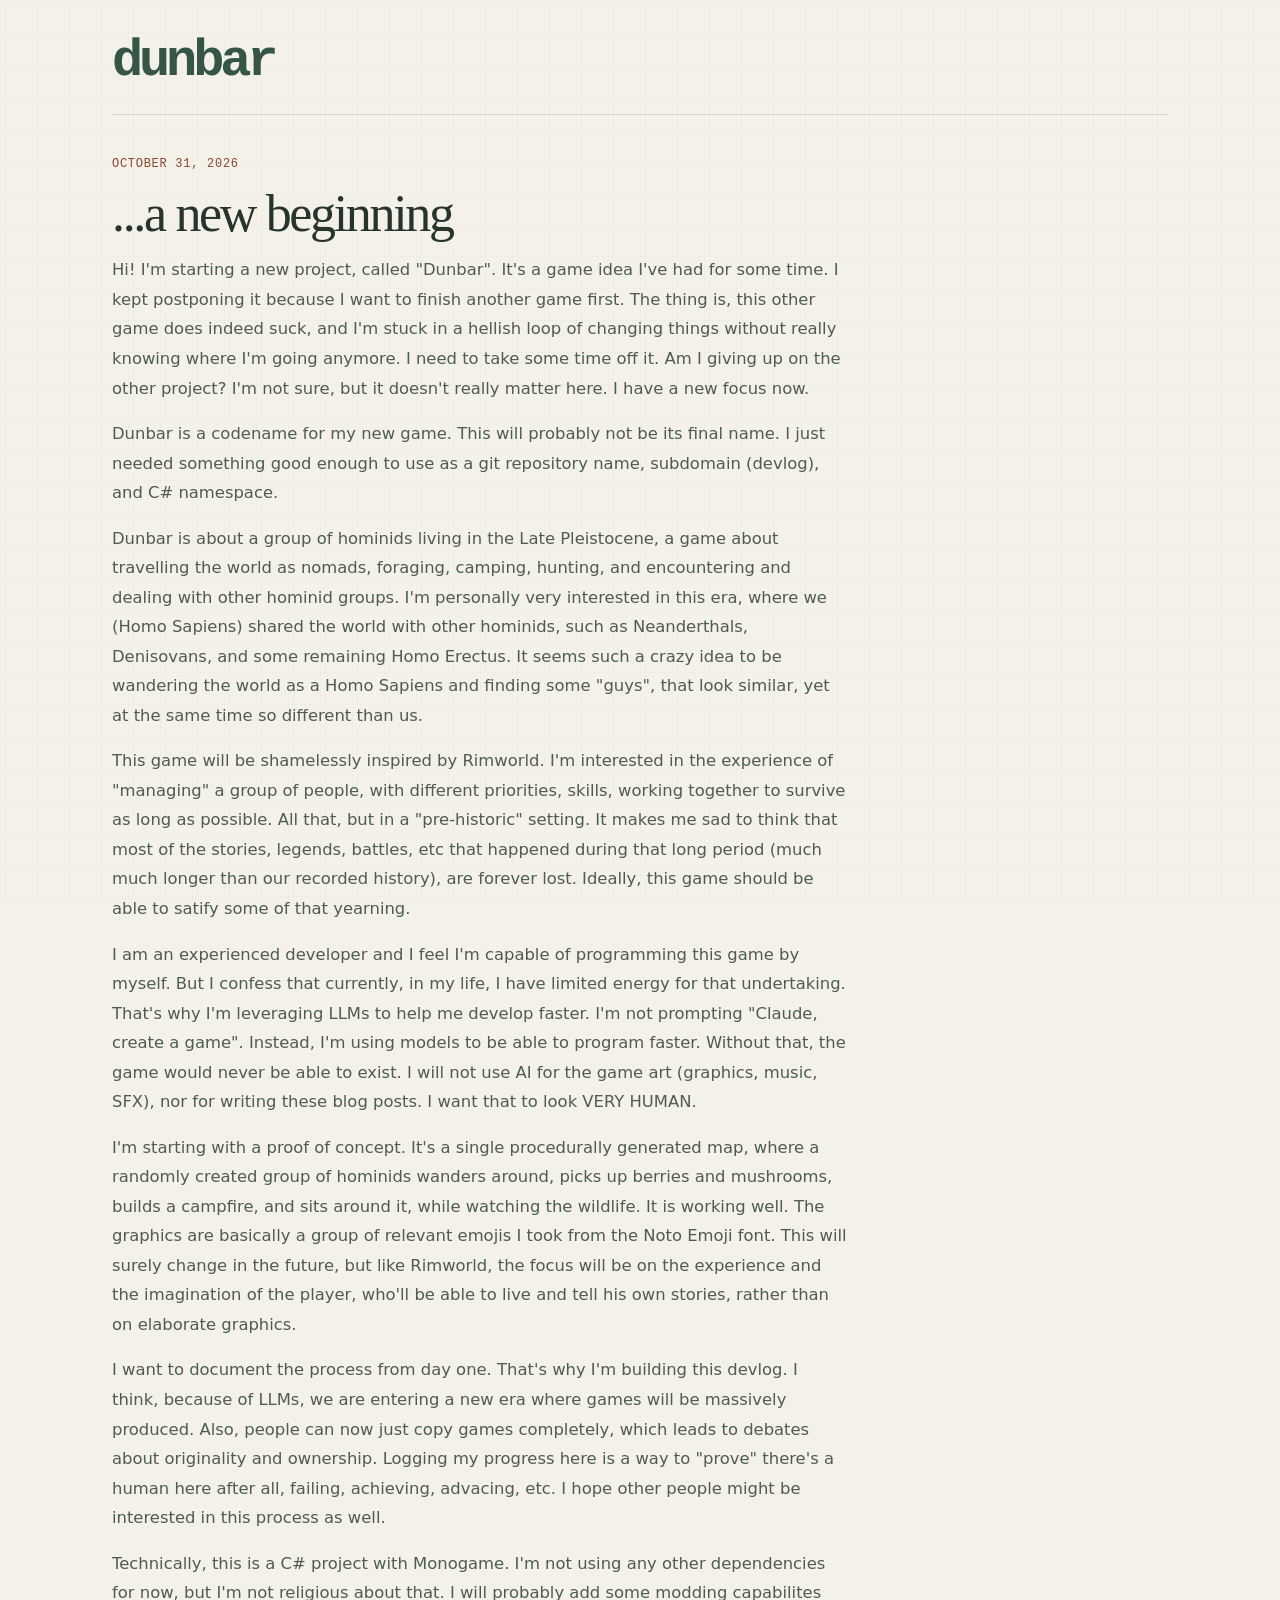
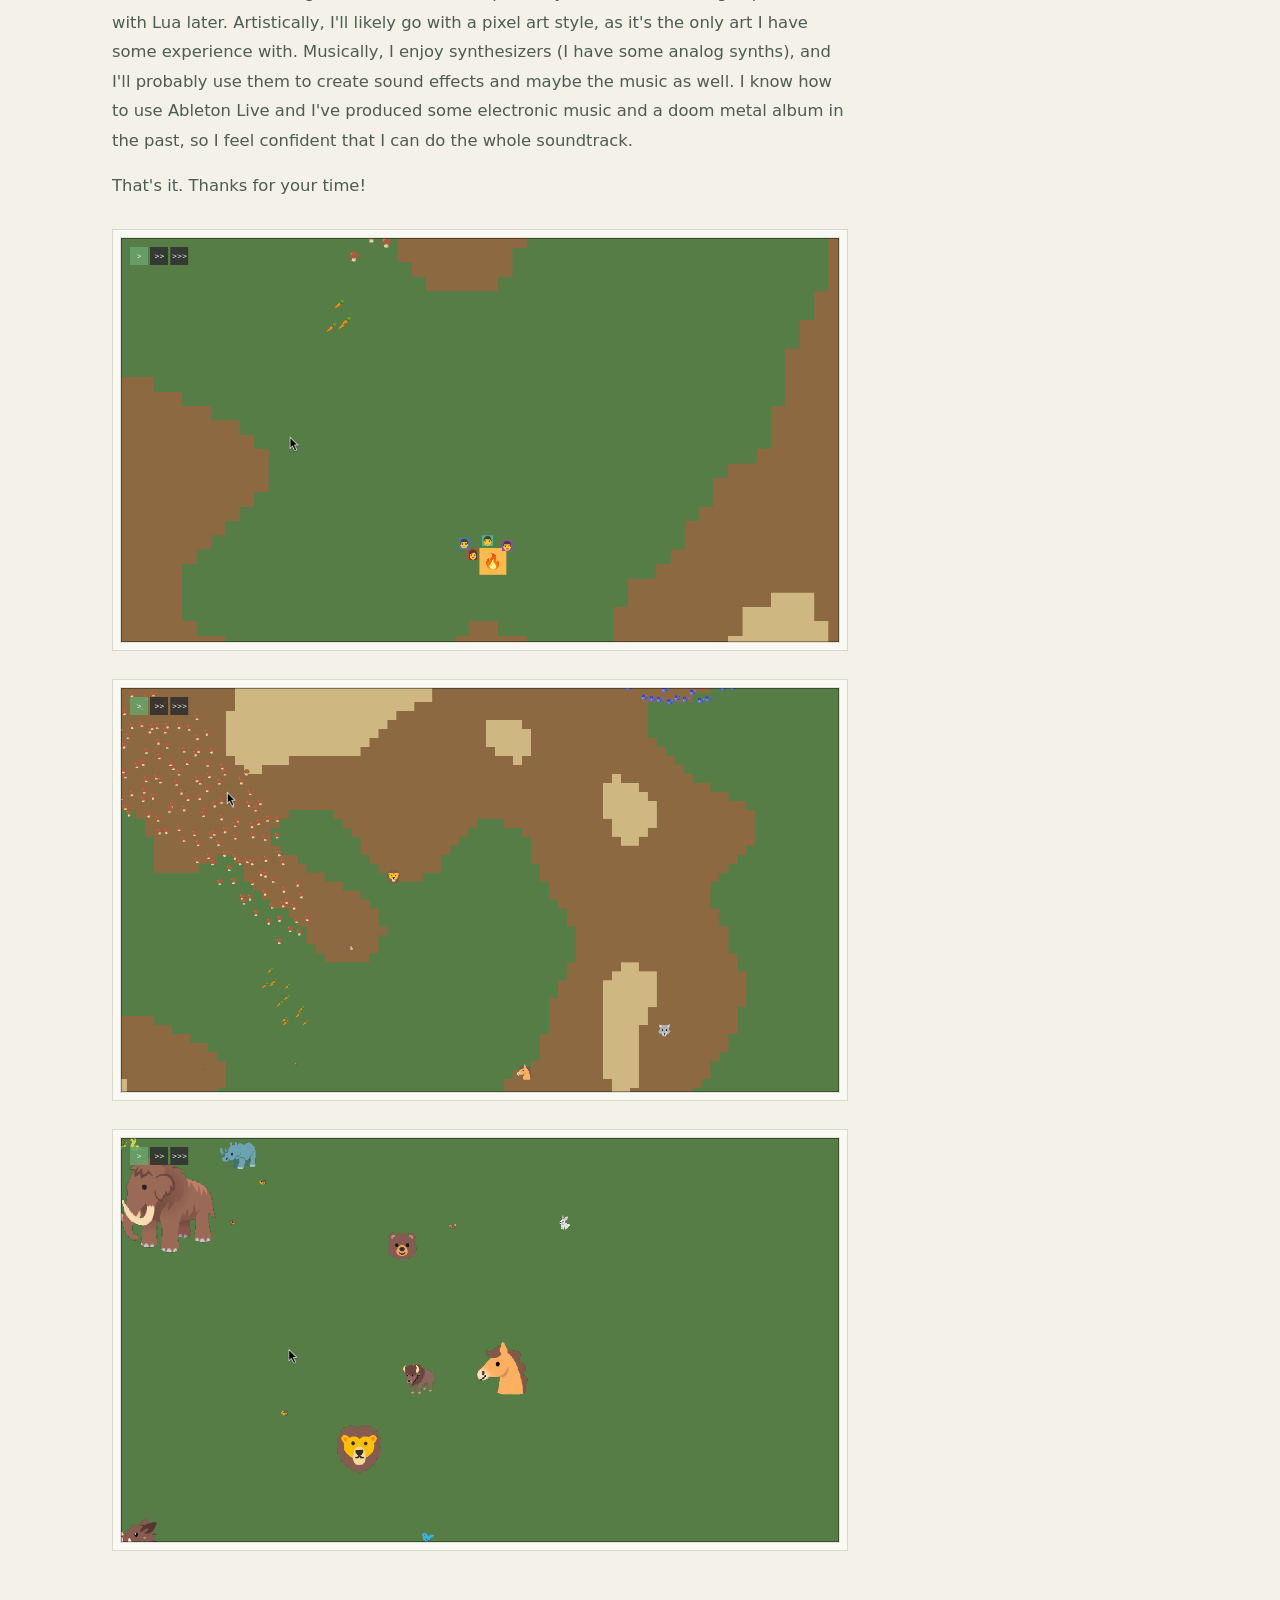
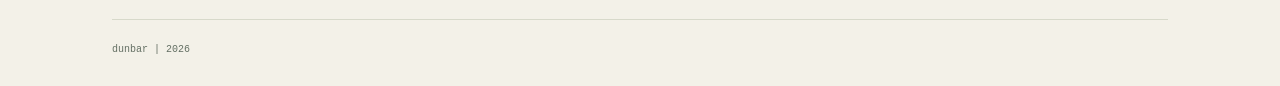
==== 2026-10-31/index.html @ 231afe46 "Initial commit Co-authored-by: Copilot <223556219+Copilot@users.noreply.github.com>" ====
<!doctype html>
<html lang="en">
    <head>
        <meta charset="utf-8" />
        <meta http-equiv="X-UA-Compatible" content="IE=edge" />
        <meta name="viewport" content="width=device-width, initial-scale=1" />
        <meta
            name="description"
            content="dunbar devlog"
        />
        <meta name="author" content="m1cz" />

        <title>...a new beginning | dunbar devlog</title>

        <link rel="icon" href="/favicon.ico" />

        <link rel="stylesheet" href="../reset.css" />
        <link rel="stylesheet" href="../theme.css" />
        <script src="../components/site-header.js" defer></script>
        <script src="../components/site-footer.js" defer></script>
    </head>

    <body>
        <site-header title="dunbar"></site-header>

        <main class="container" role="main">
            <p class="post-meta">
                <time datetime="2026-10-31">October 31, 2026</time>
            </p>

            <h2>...a new beginning</h2>

            <section>
                <p>
                    Hi! I'm starting a new project, called "Dunbar".
                    It's a game idea I've had for some time. I kept postponing it because I want to 
                    finish another game first. The thing is, this other game does indeed suck, and 
                    I'm stuck in a hellish loop of changing things without really knowing where I'm
                    going anymore. I need to take some time off it. Am I giving up on the other project?
                    I'm not sure, but it doesn't really matter here. I have a new focus now.
                </p>

                <p>
                    Dunbar is a codename for my new game. This will probably not be its final name.
                    I just needed something good enough to use as a git repository name, subdomain (devlog),
                    and C# namespace.
                </p>

                <p>
                    Dunbar is about a group of hominids living in the Late Pleistocene, a game about
                    travelling the world as nomads, foraging, camping, hunting, and encountering and
                    dealing with other hominid groups. I'm personally very interested in this era,
                    where we (Homo Sapiens) shared the world with other hominids, such as Neanderthals,
                    Denisovans, and some remaining Homo Erectus. It seems such a crazy idea to be
                    wandering the world as a Homo Sapiens and finding some "guys", that look similar,
                    yet at the same time so different than us. 
                </p>

                <p>
                    This game will be shamelessly inspired by Rimworld. I'm interested in the experience
                    of "managing" a group of people, with different priorities, skills, working together
                    to survive as long as possible. All that, but in a "pre-historic" setting. It makes
                    me sad to think that most of the stories, legends, battles, etc that happened during
                    that long period (much much longer than our recorded history), are forever lost. Ideally,
                    this game should be able to satify some of that yearning.
                </p>

                <p>
                    I am an experienced developer and I feel I'm capable of programming this game by myself.
                    But I confess that currently, in my life, I have limited energy for that undertaking.
                    That's why I'm leveraging LLMs to help me develop faster. 
                    I'm not prompting "Claude, create a game". Instead, I'm using models to be able to program
                    faster. Without that, the game would never be able to exist. I will not use AI for the
                    game art (graphics, music, SFX), nor for writing these blog posts. I want that to look 
                    VERY HUMAN.
                </p>

                <p>
                    I'm starting with a proof of concept. It's a single procedurally generated map, where a
                    randomly created group of hominids wanders around, picks up berries and mushrooms, builds 
                    a campfire, and sits around it, while watching the wildlife. It is working well. The graphics are
                    basically a group of relevant emojis I took from the Noto Emoji font. This will surely change
                    in the future, but like Rimworld, the focus will be on the experience and the imagination
                    of the player, who'll be able to live and tell his own stories, rather than on elaborate graphics. 
                </p>

                <p>
                    I want to document the process from day one. That's why I'm building this devlog. I think,
                    because of LLMs, we are entering a new era where games will be massively produced. Also, people
                    can now just copy games completely, which leads to debates about originality and ownership.
                    Logging my progress here is a way to "prove" there's a human here after all, failing, achieving, 
                    advacing, etc. I hope other people might be interested in this process as well.
                </p>

                <p>
                    Technically, this is a C# project with Monogame. I'm not using any other dependencies for now,
                    but I'm not religious about that. I will probably add some modding capabilites with Lua later.
                    Artistically, I'll likely go with a pixel art style, as it's the only art I have some experience with.
                    Musically, I enjoy synthesizers (I have some analog synths), and I'll probably use them to create
                    sound effects and maybe the music as well. I know how to use Ableton Live and I've produced
                    some electronic music and a doom metal album in the past, so I feel confident that I can do the
                    whole soundtrack.
                </p>

                <p>
                    That's it. Thanks for your time!
                </p>

                <p><img src="campfire-gathering.png" alt="A small hominid group gathered around a campfire on a generated map." /></p>
                <p><img src="foraging.png" alt="A hominid forages among mushrooms and other resources." /></p>
                <p><img src="animals.png" alt="Wildlife, including a mammoth and a rhinoceros, roaming the map." /></p>
            </section>
        </main>

        <site-footer></site-footer>
    </body>
</html>
---- theme.css ----
:root {
    --bg: #f3f1e8;
    --fg: #26342b;
    --muted: #647064;
    --surface: #faf9f3;
    --line: #d7d9ca;
    --accent: #bd633e;
    --accent-dark: #8d452d;
    --forest: #355545;
}

html {
    background: var(--bg);
    color: var(--fg);
}

body {
    background:
        linear-gradient(90deg, rgb(53 85 69 / 2%) 1px, transparent 1px),
        linear-gradient(rgb(53 85 69 / 2%) 1px, transparent 1px),
        var(--bg);
    background-size: 32px 32px;
}

.container {
    width: min(100% - 3rem, 66rem);
    margin-inline: auto;
}

site-header {
    display: block;
}

site-header header {
    padding-block: 2rem 1.4rem;
    border-bottom: 1px solid var(--line);
}

site-header h1 {
    margin: 0;
    color: var(--forest);
    font-family: ui-monospace, "SFMono-Regular", Consolas, monospace;
    font-size: clamp(2.25rem, 6vw, 3.25rem);
    font-weight: 750;
    letter-spacing: -0.08em;
}

main a:hover {
    color: var(--accent-dark);
}

main.container {
    flex: 1;
    padding-block: clamp(2.5rem, 7vw, 2rem);
}

main > h2 {
    max-width: 46rem;
    margin-bottom: 0.75rem;
    color: var(--fg);
    font-family: Georgia, "Times New Roman", serif;
    font-size: clamp(2rem, 5vw, 3.25rem);
    font-weight: 500;
    letter-spacing: -0.045em;
}

.post-meta {
    max-width: 46rem;
    margin-bottom: 0.65rem;
    color: var(--accent-dark);
    font-family: ui-monospace, "SFMono-Regular", Consolas, monospace;
    font-size: 0.75rem;
    letter-spacing: 0.06em;
    text-transform: uppercase;
}

main section {
    max-width: 46rem;
}

main section p {
    color: #4f5c50;
    font-size: 1.025rem;
    line-height: 1.8;
}

main section p:has(> img) {
    margin-block: 1.75rem;
    padding: 0.45rem;
    border: 1px solid var(--line);
    background: var(--surface);
}

main section img {
    width: 100%;
    border: 1px solid rgb(38 52 43 / 12%);
}

main > a {
    display: inline-flex;
    align-items: center;
    gap: 0.8rem;
    padding: 0.85rem 1.1rem;
    border: 1px solid var(--forest);
    background: var(--forest);
    color: var(--surface);
    font-family: ui-monospace, "SFMono-Regular", Consolas, monospace;
    font-size: 0.9rem;
}

main > a::after {
    color: #e4a17b;
    content: "->";
}

main > a:hover {
    background: var(--accent-dark);
    color: var(--surface);
}

main > ul {
    max-width: 46rem;
    margin: 0;
    padding: 0;
    list-style: none;
}

main > ul li {
    border-block: 1px solid var(--line);
}

main > ul li + li {
    border-top: 0;
}

main > ul a {
    display: flex;
    justify-content: space-between;
    gap: 1rem;
    padding: 1.1rem 1rem;
    background: var(--surface);
    color: var(--forest);
    font-family: ui-monospace, "SFMono-Regular", Consolas, monospace;
}

main > ul a::after {
    color: var(--accent);
    content: "->";
}

main > ul a:hover {
    background: #e9ecdf;
}

site-footer {
    display: block;
}

site-footer footer {
    padding-block: 1.25rem 1.75rem;
    border-top: 1px solid var(--line);
    color: var(--muted);
    font-family: ui-monospace, "SFMono-Regular", Consolas, monospace;
    font-size: 0.75rem;
}

@media (max-width: 40rem) {
    .container {
        width: min(100% - 2rem, 66rem);
    }

    site-header header {
        padding-block: 1.5rem 1.1rem;
    }

    main section p {
        font-size: 1rem;
    }
}
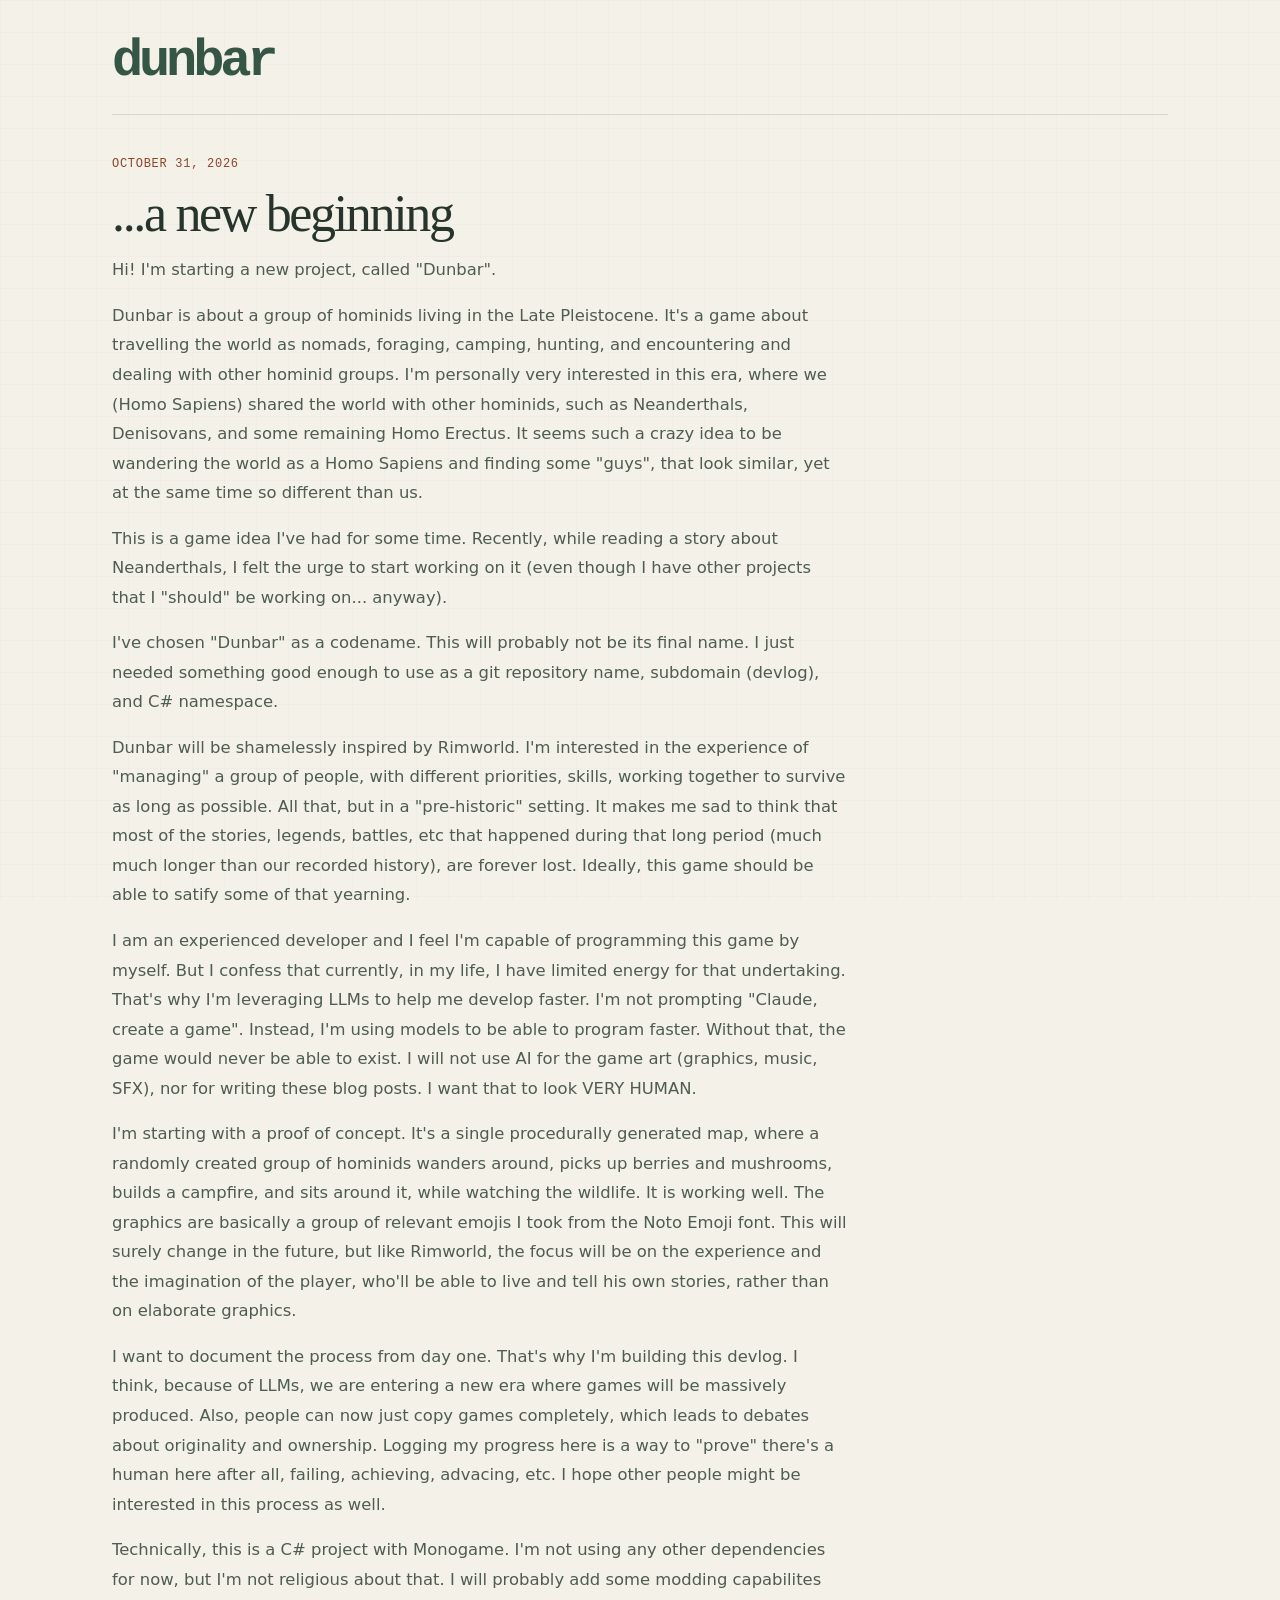
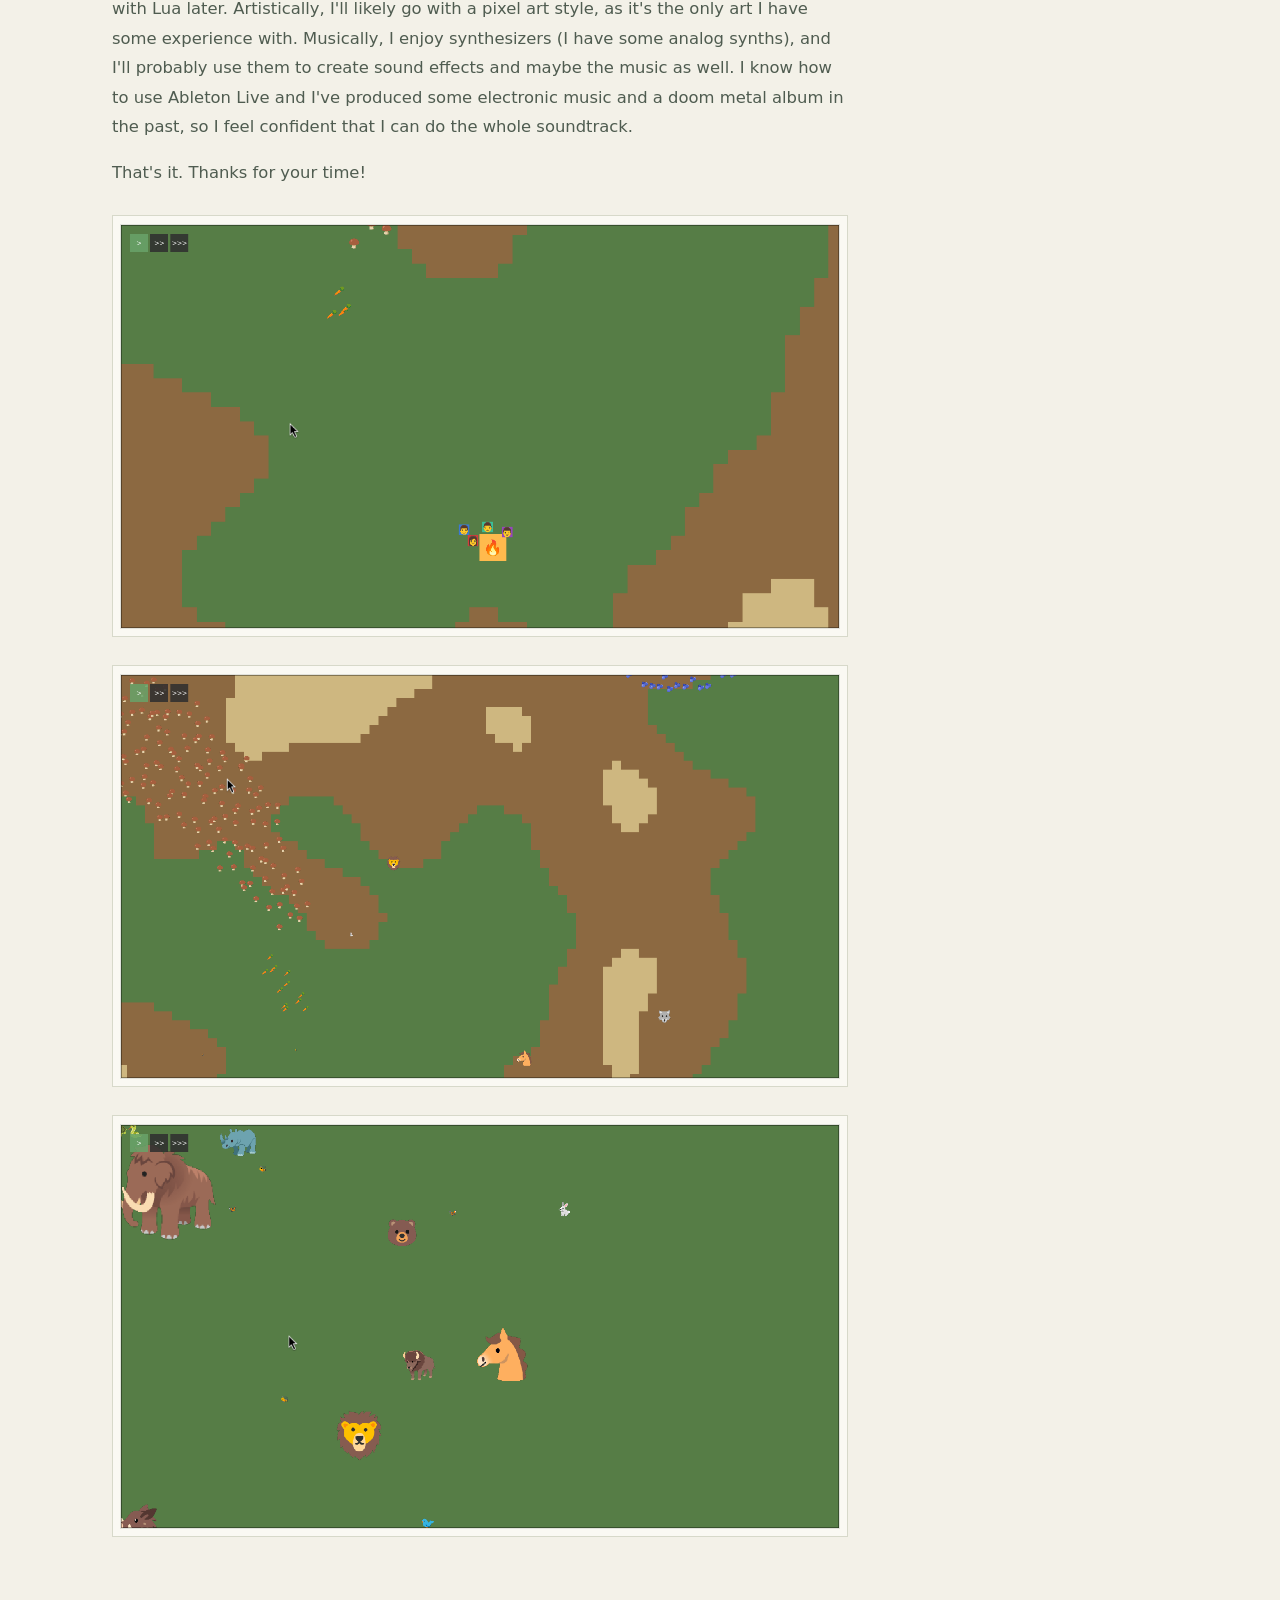
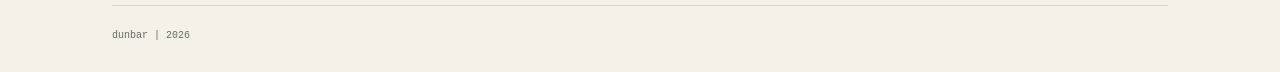
==== commit bd992e3f: "Better text" ====
--- a/2026-10-31/index.html
+++ b/2026-10-31/index.html
@@ -33,21 +33,10 @@
             <section>
                 <p>
                     Hi! I'm starting a new project, called "Dunbar".
-                    It's a game idea I've had for some time. I kept postponing it because I want to 
-                    finish another game first. The thing is, this other game does indeed suck, and 
-                    I'm stuck in a hellish loop of changing things without really knowing where I'm
-                    going anymore. I need to take some time off it. Am I giving up on the other project?
-                    I'm not sure, but it doesn't really matter here. I have a new focus now.
                 </p>
 
                 <p>
-                    Dunbar is a codename for my new game. This will probably not be its final name.
-                    I just needed something good enough to use as a git repository name, subdomain (devlog),
-                    and C# namespace.
-                </p>
-
-                <p>
-                    Dunbar is about a group of hominids living in the Late Pleistocene, a game about
+                    Dunbar is about a group of hominids living in the Late Pleistocene. It's a game about
                     travelling the world as nomads, foraging, camping, hunting, and encountering and
                     dealing with other hominid groups. I'm personally very interested in this era,
                     where we (Homo Sapiens) shared the world with other hominids, such as Neanderthals,
@@ -57,7 +46,19 @@
                 </p>
 
                 <p>
-                    This game will be shamelessly inspired by Rimworld. I'm interested in the experience
+                    This is a game idea I've had for some time. Recently, while reading a story about
+                    Neanderthals, I felt the urge to start working on it (even though I have other projects
+                    that I "should" be working on... anyway).
+                </p>
+
+                <p>
+                    I've chosen "Dunbar" as a codename. This will probably not be its final name.
+                    I just needed something good enough to use as a git repository name, subdomain (devlog),
+                    and C# namespace.
+                </p>
+
+                <p>
+                    Dunbar will be shamelessly inspired by Rimworld. I'm interested in the experience
                     of "managing" a group of people, with different priorities, skills, working together
                     to survive as long as possible. All that, but in a "pre-historic" setting. It makes
                     me sad to think that most of the stories, legends, battles, etc that happened during
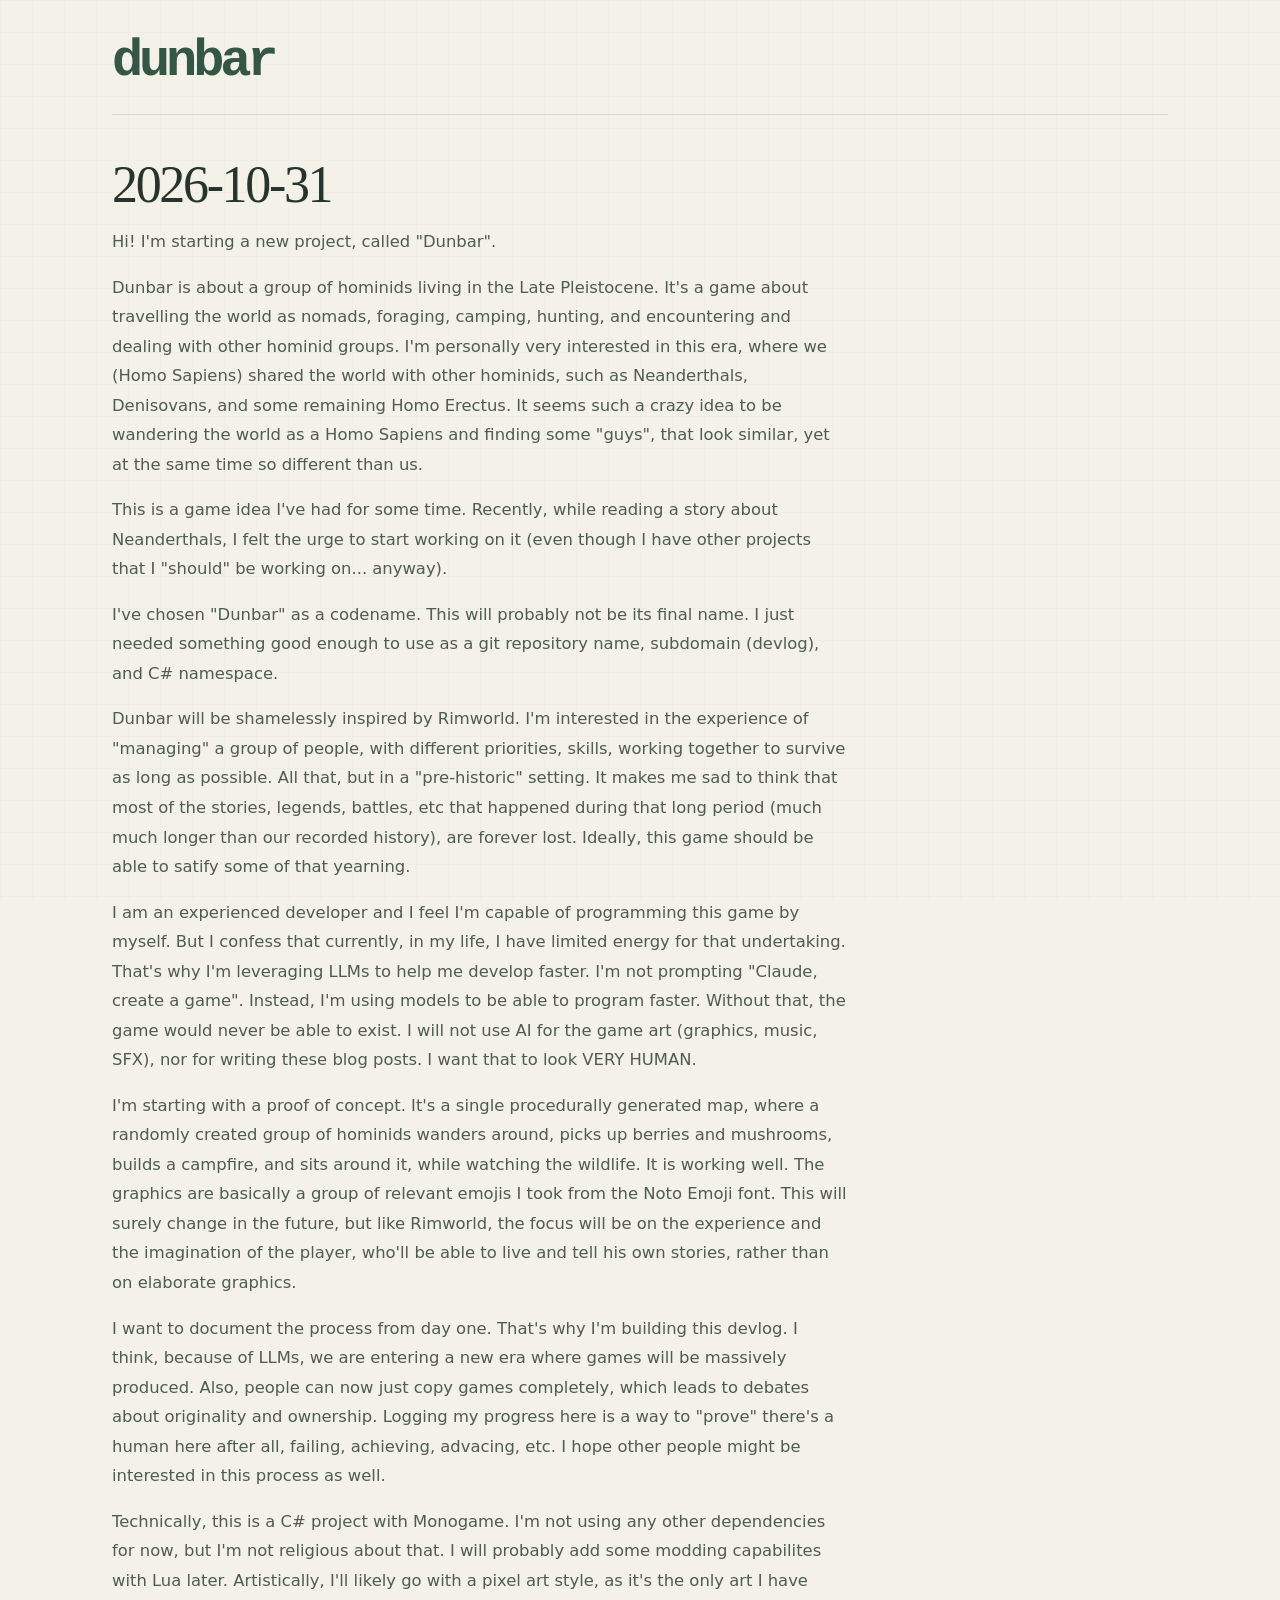
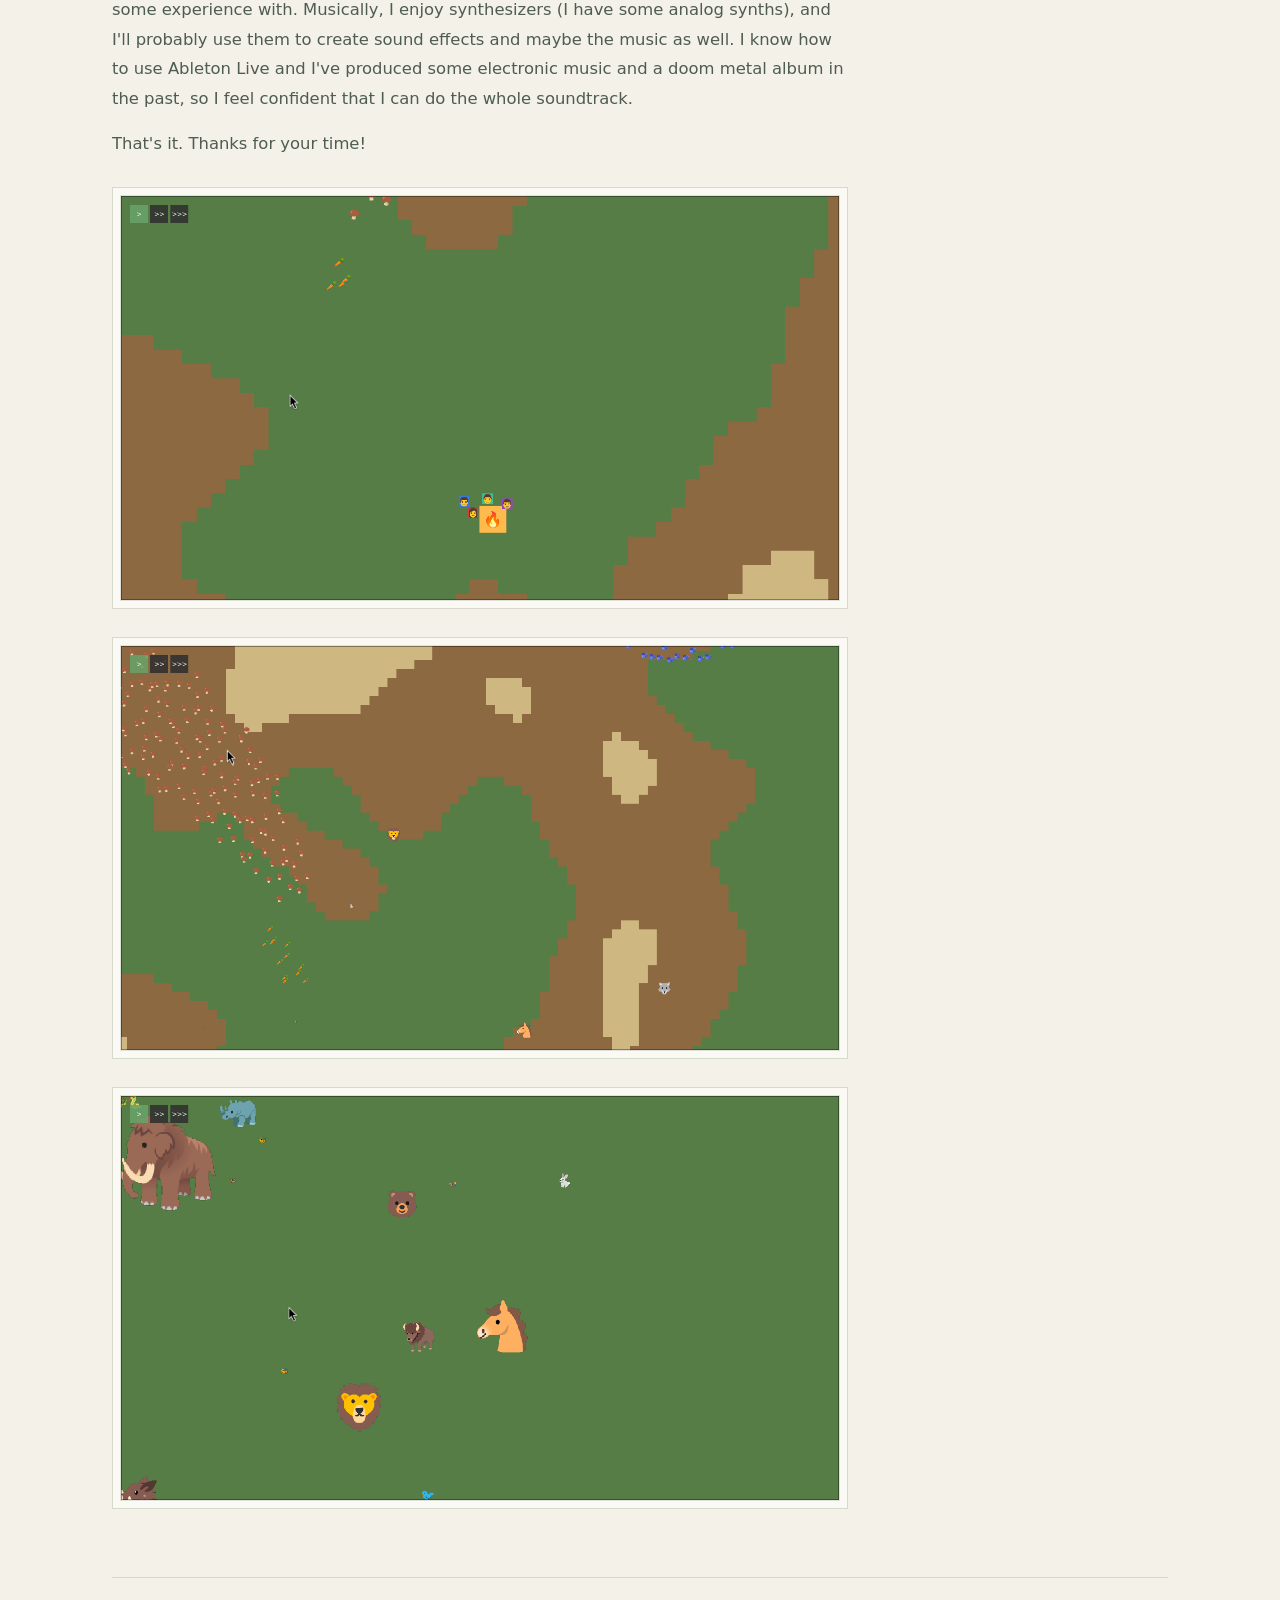
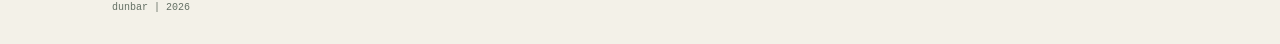
==== commit 95f98611: "New post and some improvements" ====
--- a/2026-10-31/index.html
+++ b/2026-10-31/index.html
@@ -10,7 +10,7 @@
         />
         <meta name="author" content="m1cz" />
 
-        <title>...a new beginning | dunbar devlog</title>
+        <title>2026-10-31 | dunbar devlog</title>
 
         <link rel="icon" href="/favicon.ico" />
 
@@ -24,11 +24,7 @@
         <site-header title="dunbar"></site-header>
 
         <main class="container" role="main">
-            <p class="post-meta">
-                <time datetime="2026-10-31">October 31, 2026</time>
-            </p>
-
-            <h2>...a new beginning</h2>
+            <h2><time datetime="2026-10-31">2026-10-31</time></h2>
 
             <section>
                 <p>
@@ -107,9 +103,9 @@
                     That's it. Thanks for your time!
                 </p>
 
-                <p><img src="campfire-gathering.png" alt="A small hominid group gathered around a campfire on a generated map." /></p>
+                <p><img src="campfire-gathering.png" alt="A small hominid group gathered around a campfire." /></p>
                 <p><img src="foraging.png" alt="A hominid forages among mushrooms and other resources." /></p>
-                <p><img src="animals.png" alt="Wildlife, including a mammoth and a rhinoceros, roaming the map." /></p>
+                <p><img src="animals.png" alt="Wildlife roaming the map." /></p>
             </section>
         </main>
 
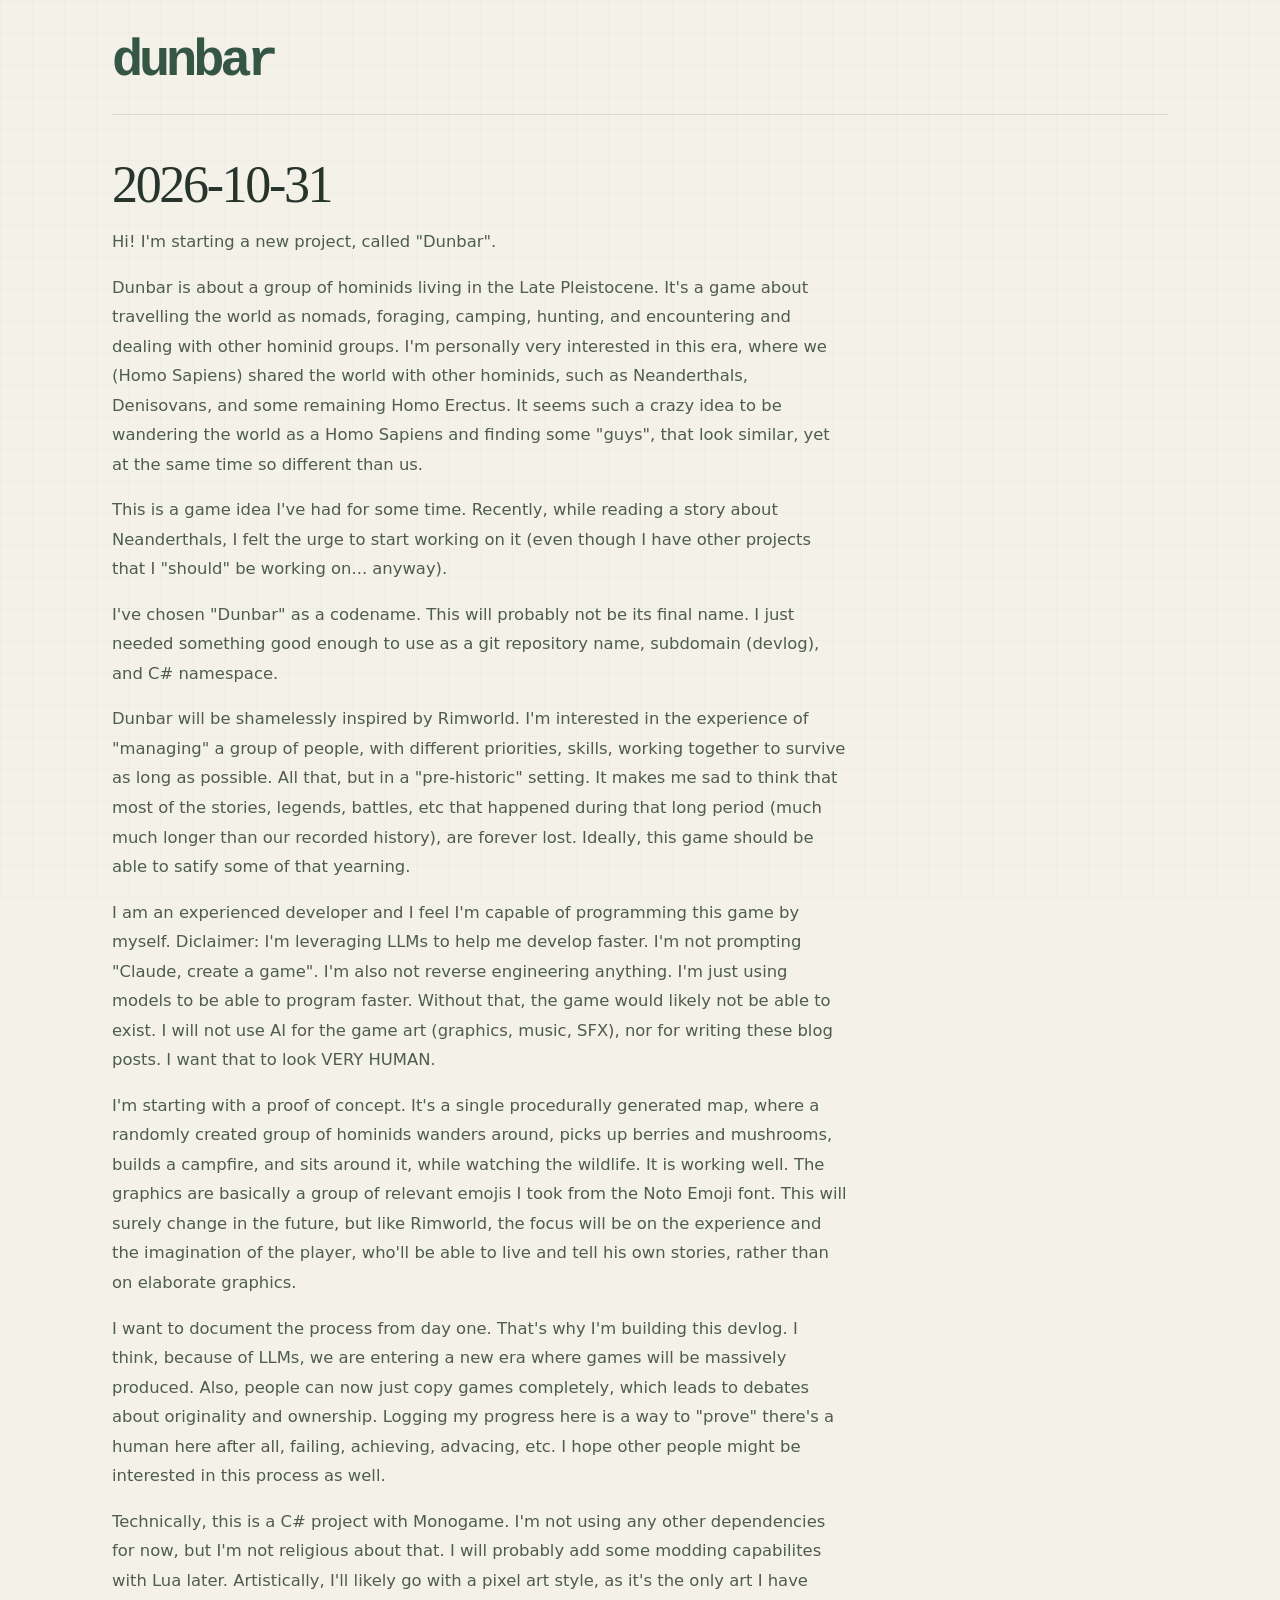
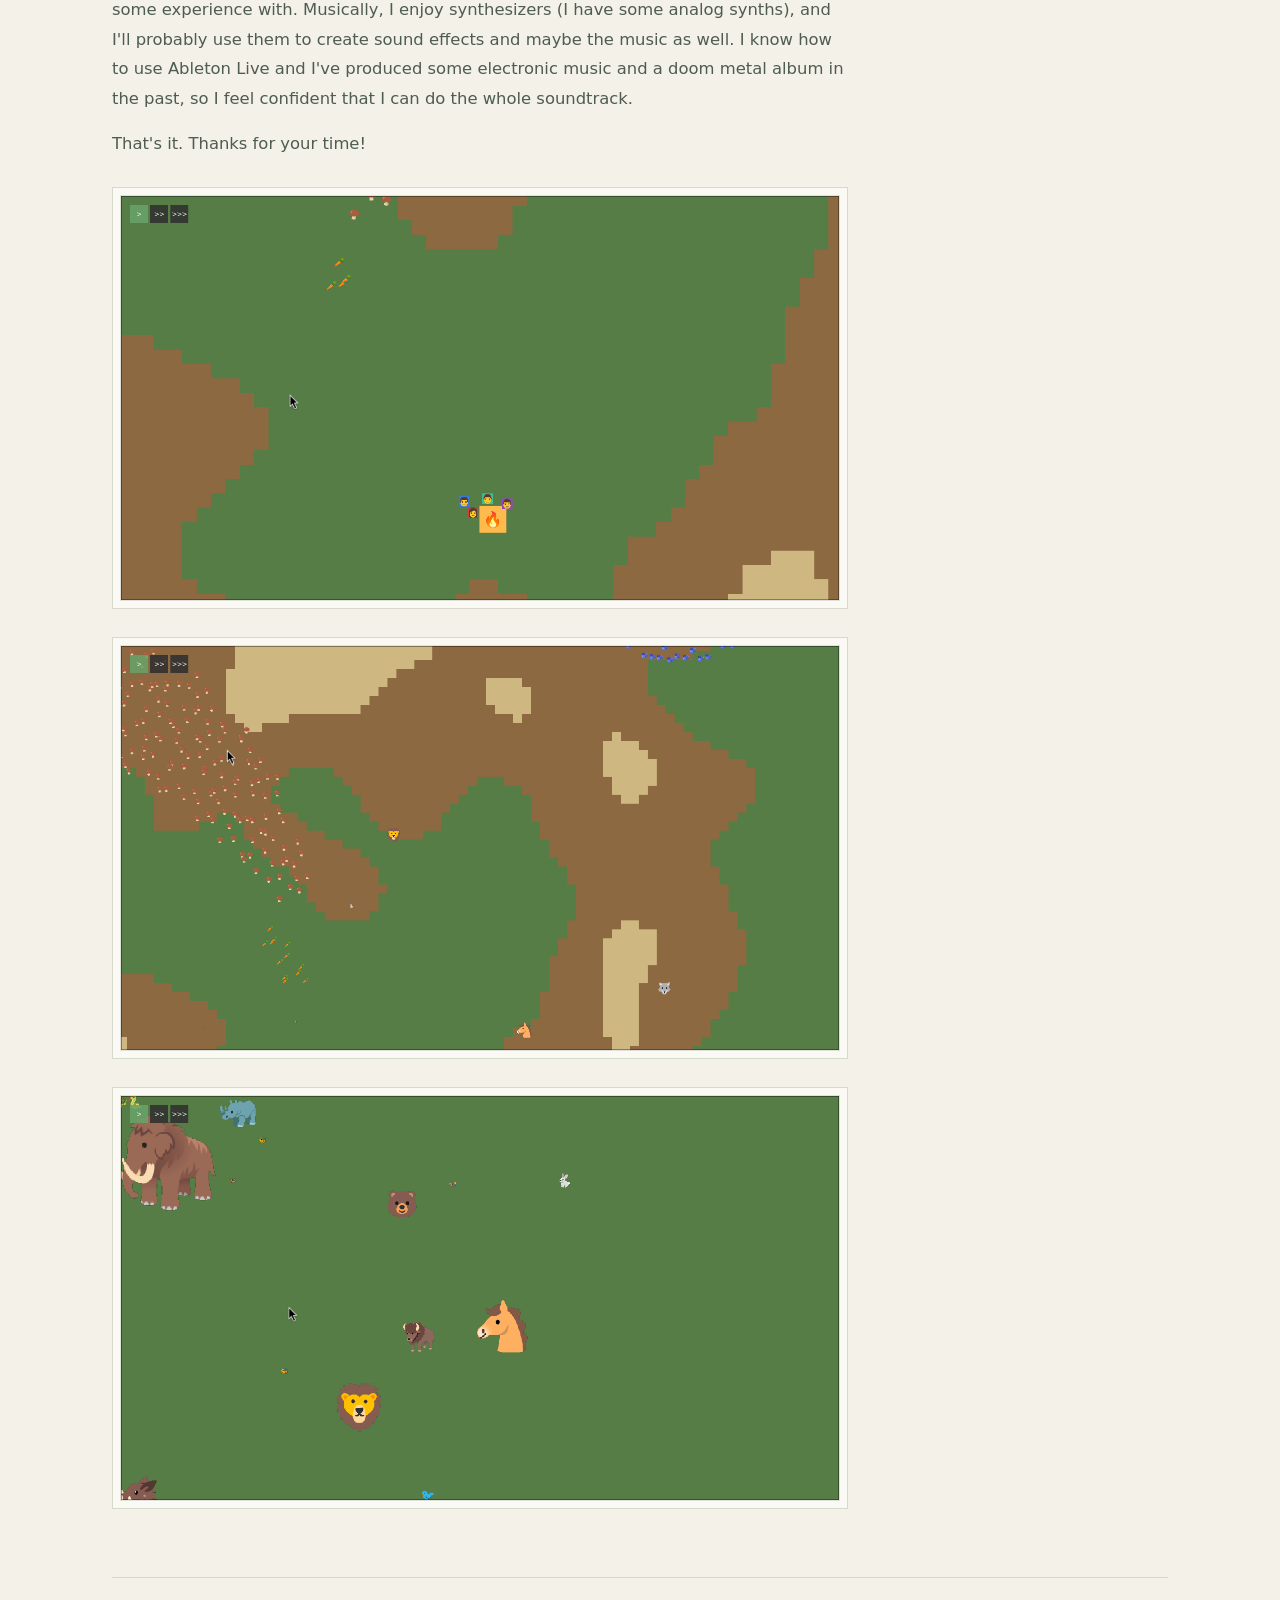
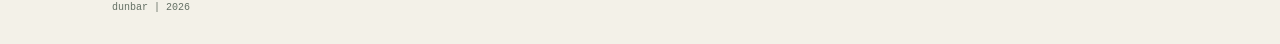
==== commit 3be206b0: "More precise AI disclaimer" ====
--- a/2026-10-31/index.html
+++ b/2026-10-31/index.html
@@ -64,12 +64,11 @@
 
                 <p>
                     I am an experienced developer and I feel I'm capable of programming this game by myself.
-                    But I confess that currently, in my life, I have limited energy for that undertaking.
-                    That's why I'm leveraging LLMs to help me develop faster. 
-                    I'm not prompting "Claude, create a game". Instead, I'm using models to be able to program
-                    faster. Without that, the game would never be able to exist. I will not use AI for the
-                    game art (graphics, music, SFX), nor for writing these blog posts. I want that to look 
-                    VERY HUMAN.
+                    Diclaimer: I'm leveraging LLMs to help me develop faster. I'm not prompting "Claude,
+                    create a game". I'm also not reverse engineering anything. I'm just using models to be
+                    able to program faster. Without that, the game would likely not be able to exist. I will
+                    not use AI for the game art (graphics, music, SFX), nor for writing these blog posts.
+                    I want that to look VERY HUMAN.
                 </p>
 
                 <p>
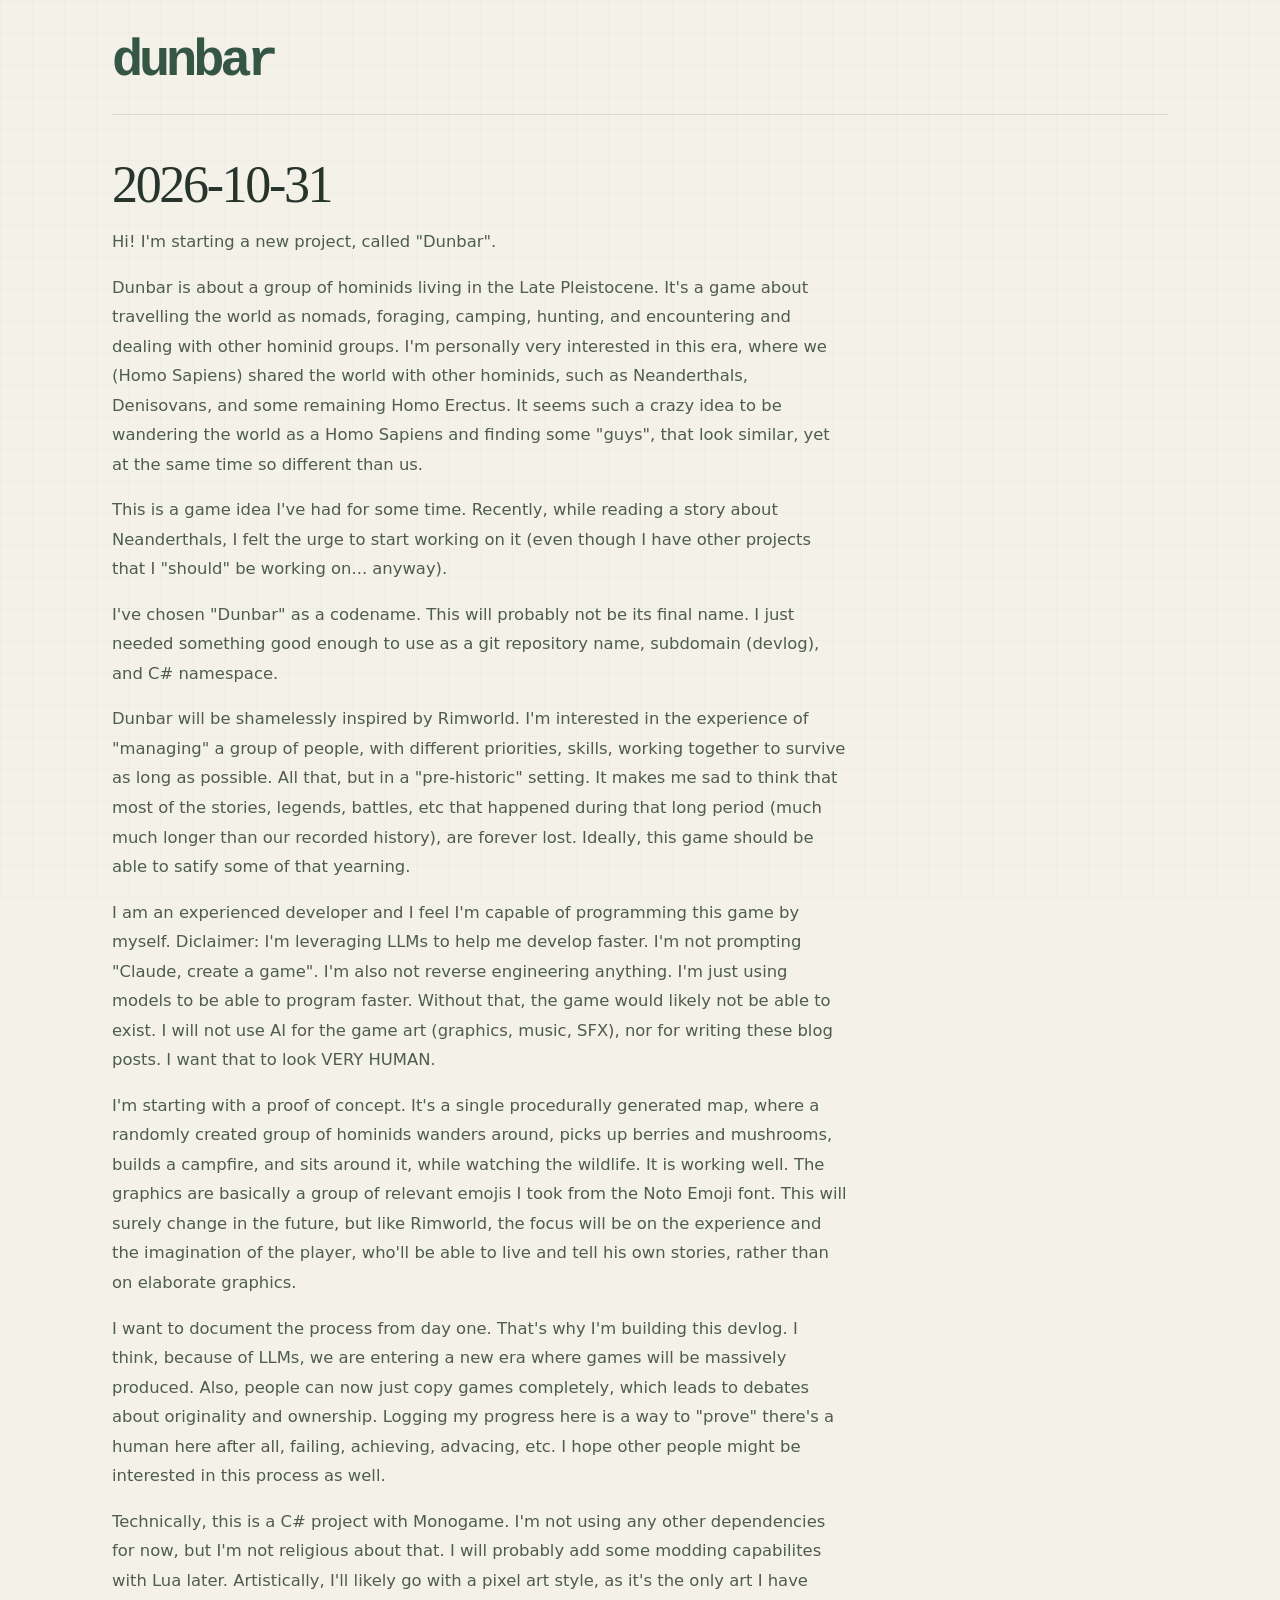
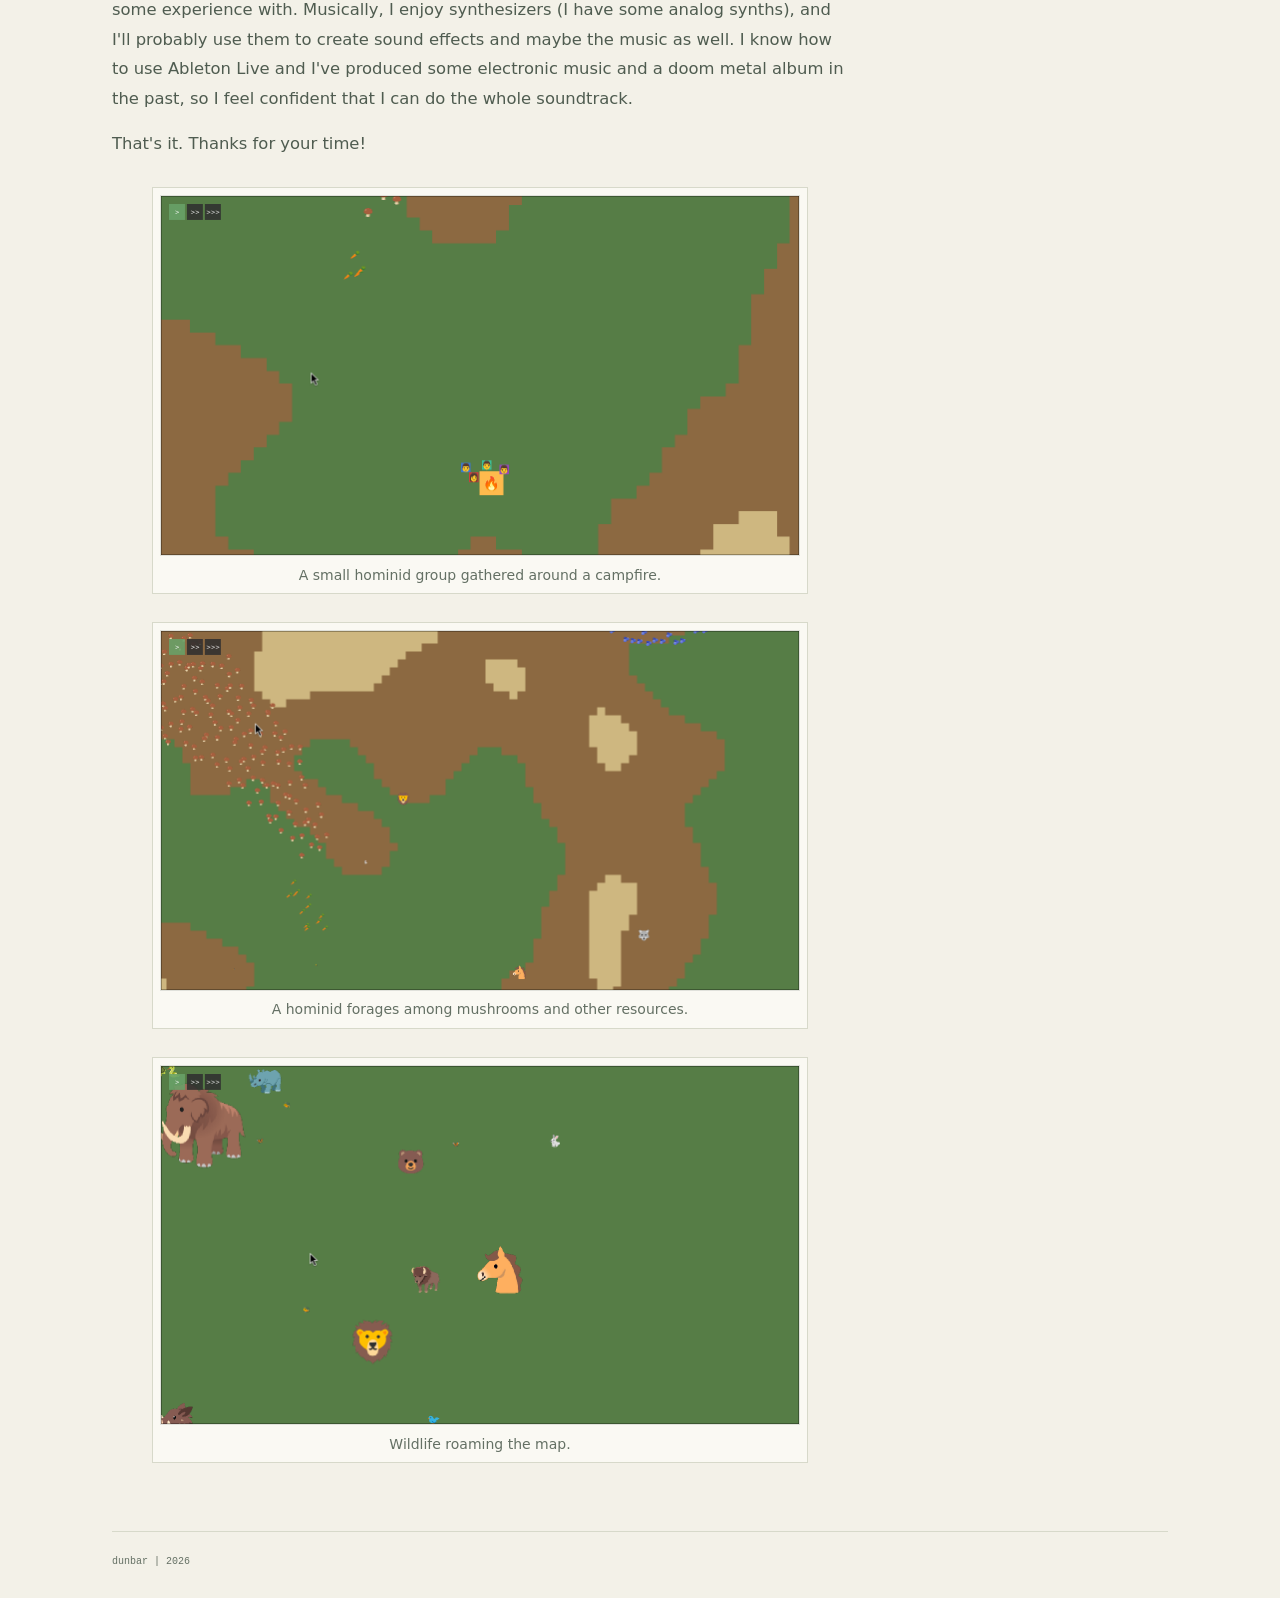
==== commit 652289c2: "Fixed captions" ====
--- a/2026-10-31/index.html
+++ b/2026-10-31/index.html
@@ -26,7 +26,7 @@
         <main class="container" role="main">
             <h2><time datetime="2026-10-31">2026-10-31</time></h2>
 
-            <section>
+            <section class="post">
                 <p>
                     Hi! I'm starting a new project, called "Dunbar".
                 </p>
@@ -102,9 +102,18 @@
                     That's it. Thanks for your time!
                 </p>
 
-                <p><img src="campfire-gathering.png" alt="A small hominid group gathered around a campfire." /></p>
-                <p><img src="foraging.png" alt="A hominid forages among mushrooms and other resources." /></p>
-                <p><img src="animals.png" alt="Wildlife roaming the map." /></p>
+                <figure>
+                    <img src="campfire-gathering.png" />
+                    <figcaption>A small hominid group gathered around a campfire.</figcaption>
+                </figure>
+                <figure>
+                    <img src="foraging.png" />
+                    <figcaption>A hominid forages among mushrooms and other resources.</figcaption>
+                </figure>
+                <figure>
+                    <img src="animals.png" />
+                    <figcaption>Wildlife roaming the map.</figcaption>
+                </figure>
             </section>
         </main>
 
--- a/theme.css
+++ b/theme.css
@@ -84,16 +84,24 @@
     line-height: 1.8;
 }
 
-main section p:has(> img) {
+.post figure {
     margin-block: 1.75rem;
     padding: 0.45rem;
     border: 1px solid var(--line);
     background: var(--surface);
 }
 
-main section img {
+.post img {
     width: 100%;
     border: 1px solid rgb(38 52 43 / 12%);
+}
+
+.post figcaption {
+    margin-top: 0.55rem;
+    color: var(--muted);
+    font-size: 0.875rem;
+    line-height: 1.5;
+    text-align: center;
 }
 
 main > a {
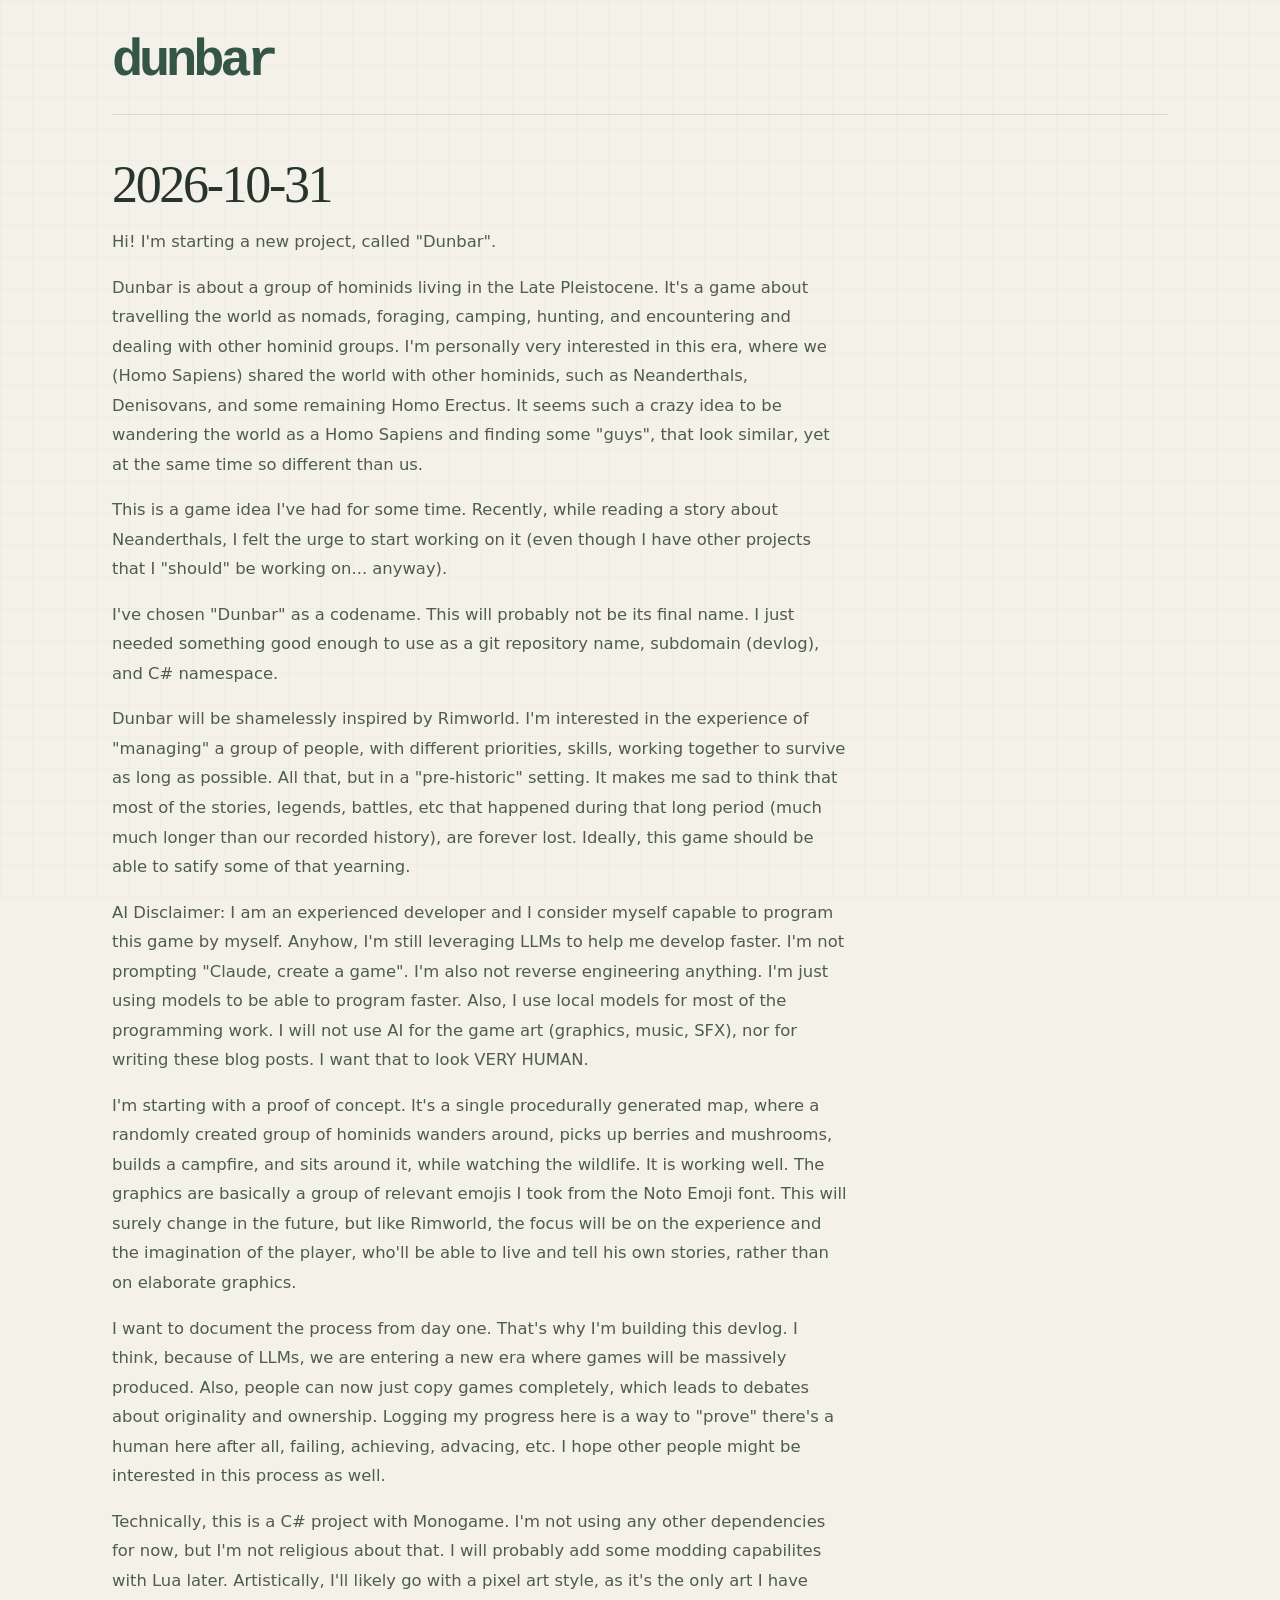
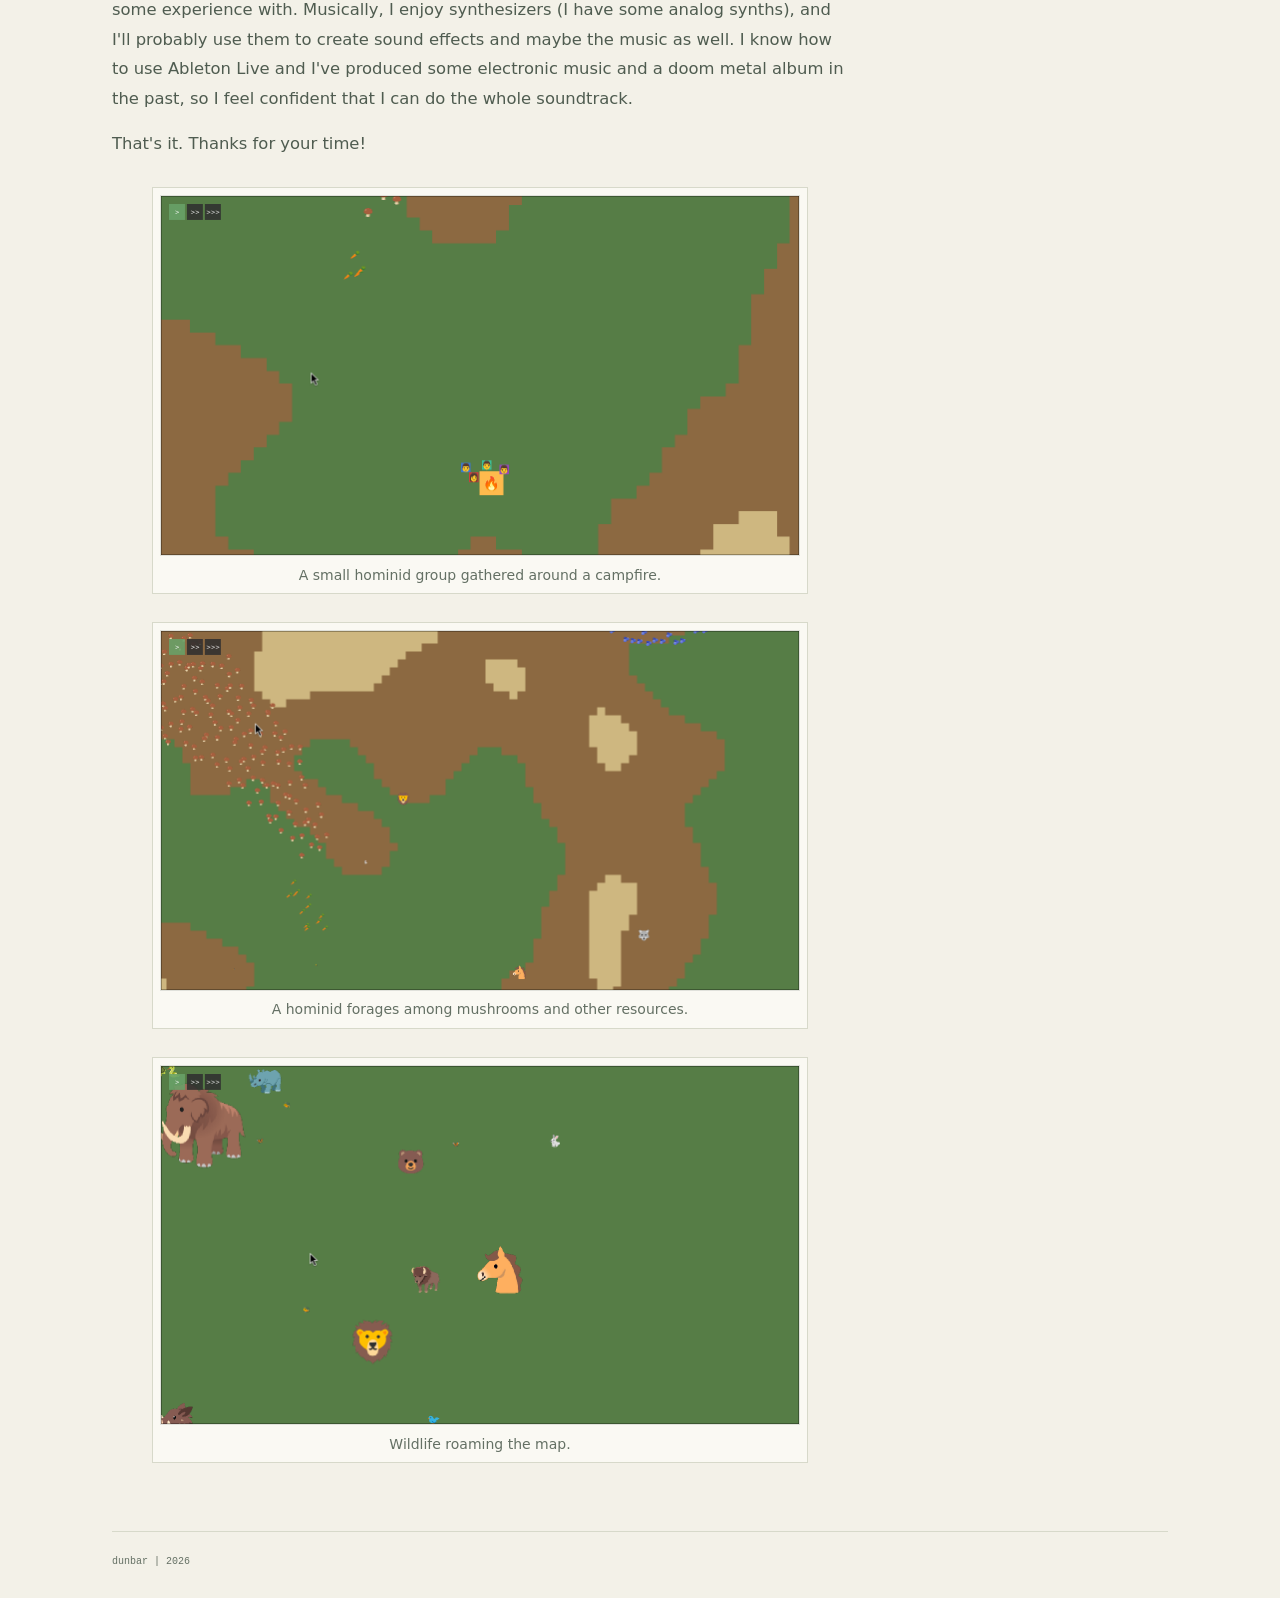
==== commit 72e07ec1: "More AI disclaimer changes" ====
--- a/2026-10-31/index.html
+++ b/2026-10-31/index.html
@@ -63,12 +63,12 @@
                 </p>
 
                 <p>
-                    I am an experienced developer and I feel I'm capable of programming this game by myself.
-                    Diclaimer: I'm leveraging LLMs to help me develop faster. I'm not prompting "Claude,
-                    create a game". I'm also not reverse engineering anything. I'm just using models to be
-                    able to program faster. Without that, the game would likely not be able to exist. I will
-                    not use AI for the game art (graphics, music, SFX), nor for writing these blog posts.
-                    I want that to look VERY HUMAN.
+                    AI Disclaimer: I am an experienced developer and I consider myself capable to program
+                    this game by myself. Anyhow, I'm still leveraging LLMs to help me develop faster.
+                    I'm not prompting "Claude, create a game". I'm also not reverse engineering anything.
+                    I'm just using models to be able to program faster. Also, I use local models for most of
+                    the programming work. I will not use AI for the game art (graphics, music, SFX), nor
+                    for writing these blog posts. I want that to look VERY HUMAN.
                 </p>
 
                 <p>
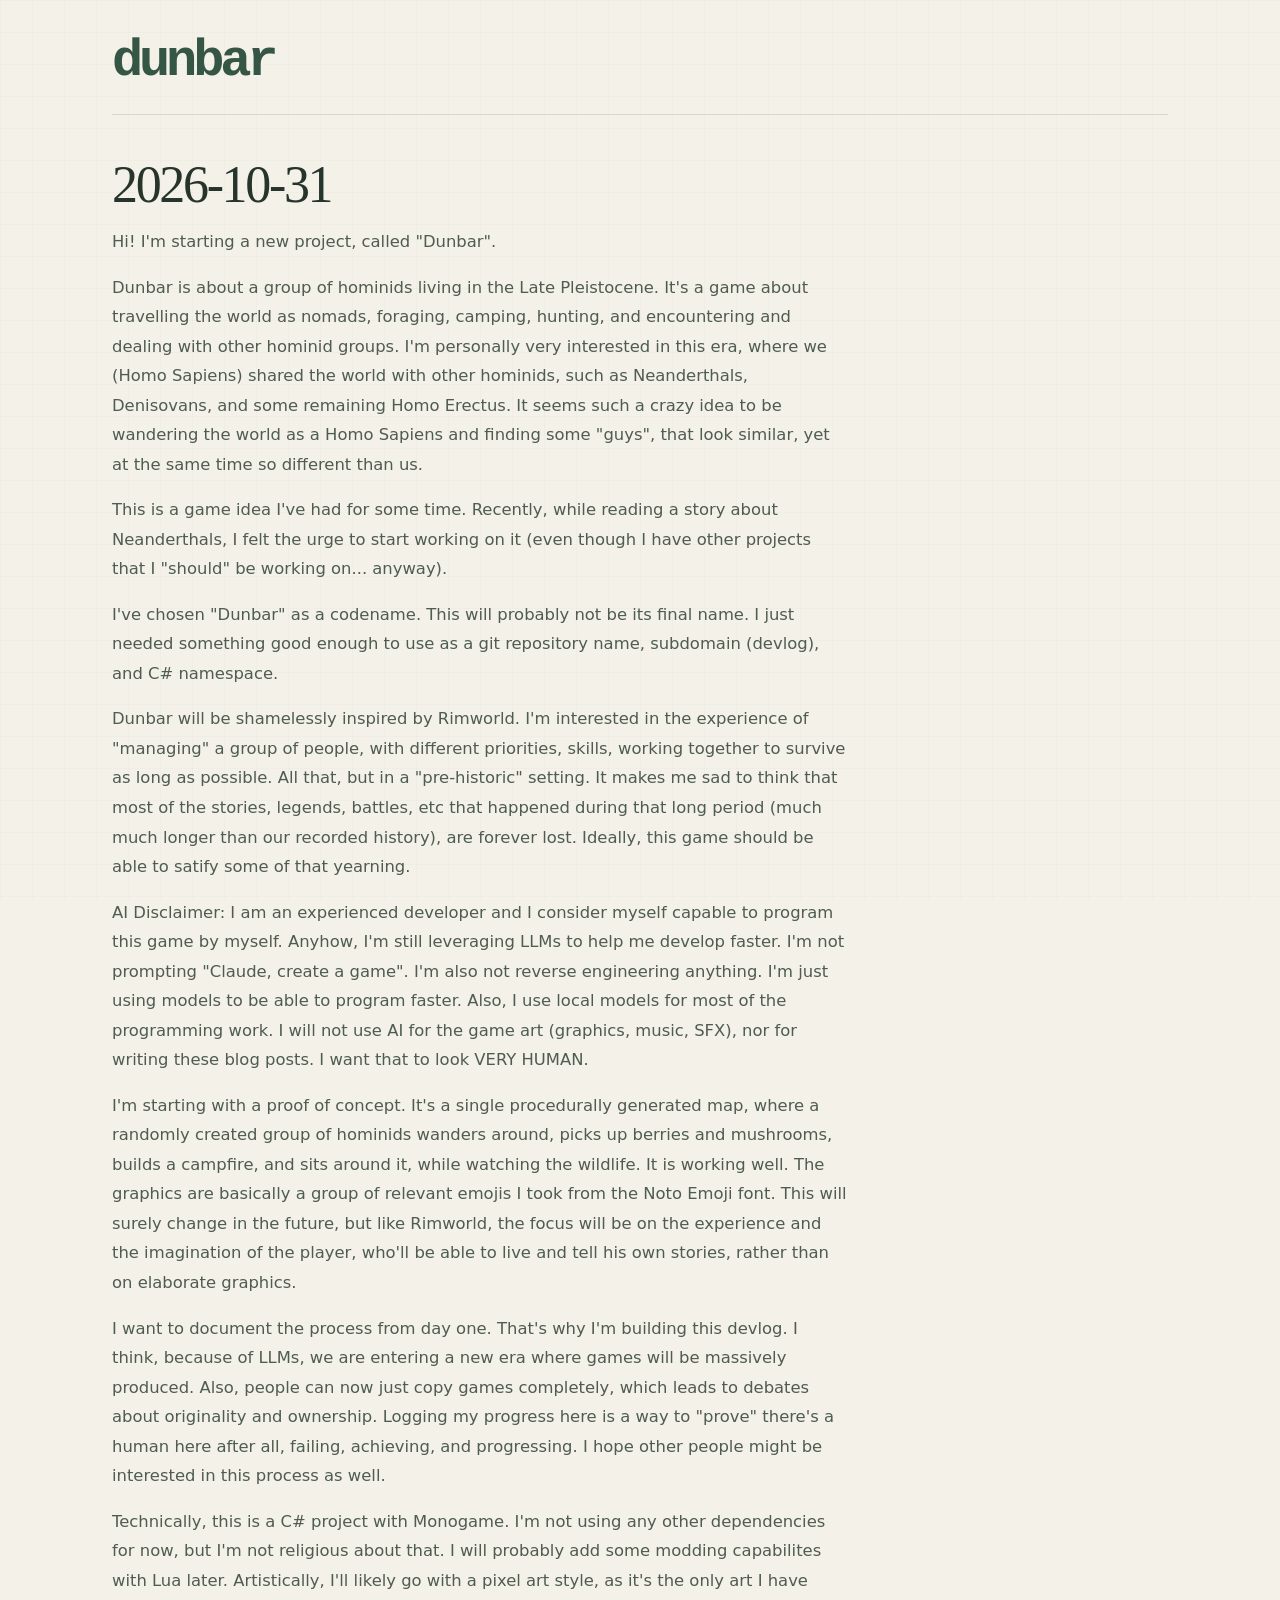
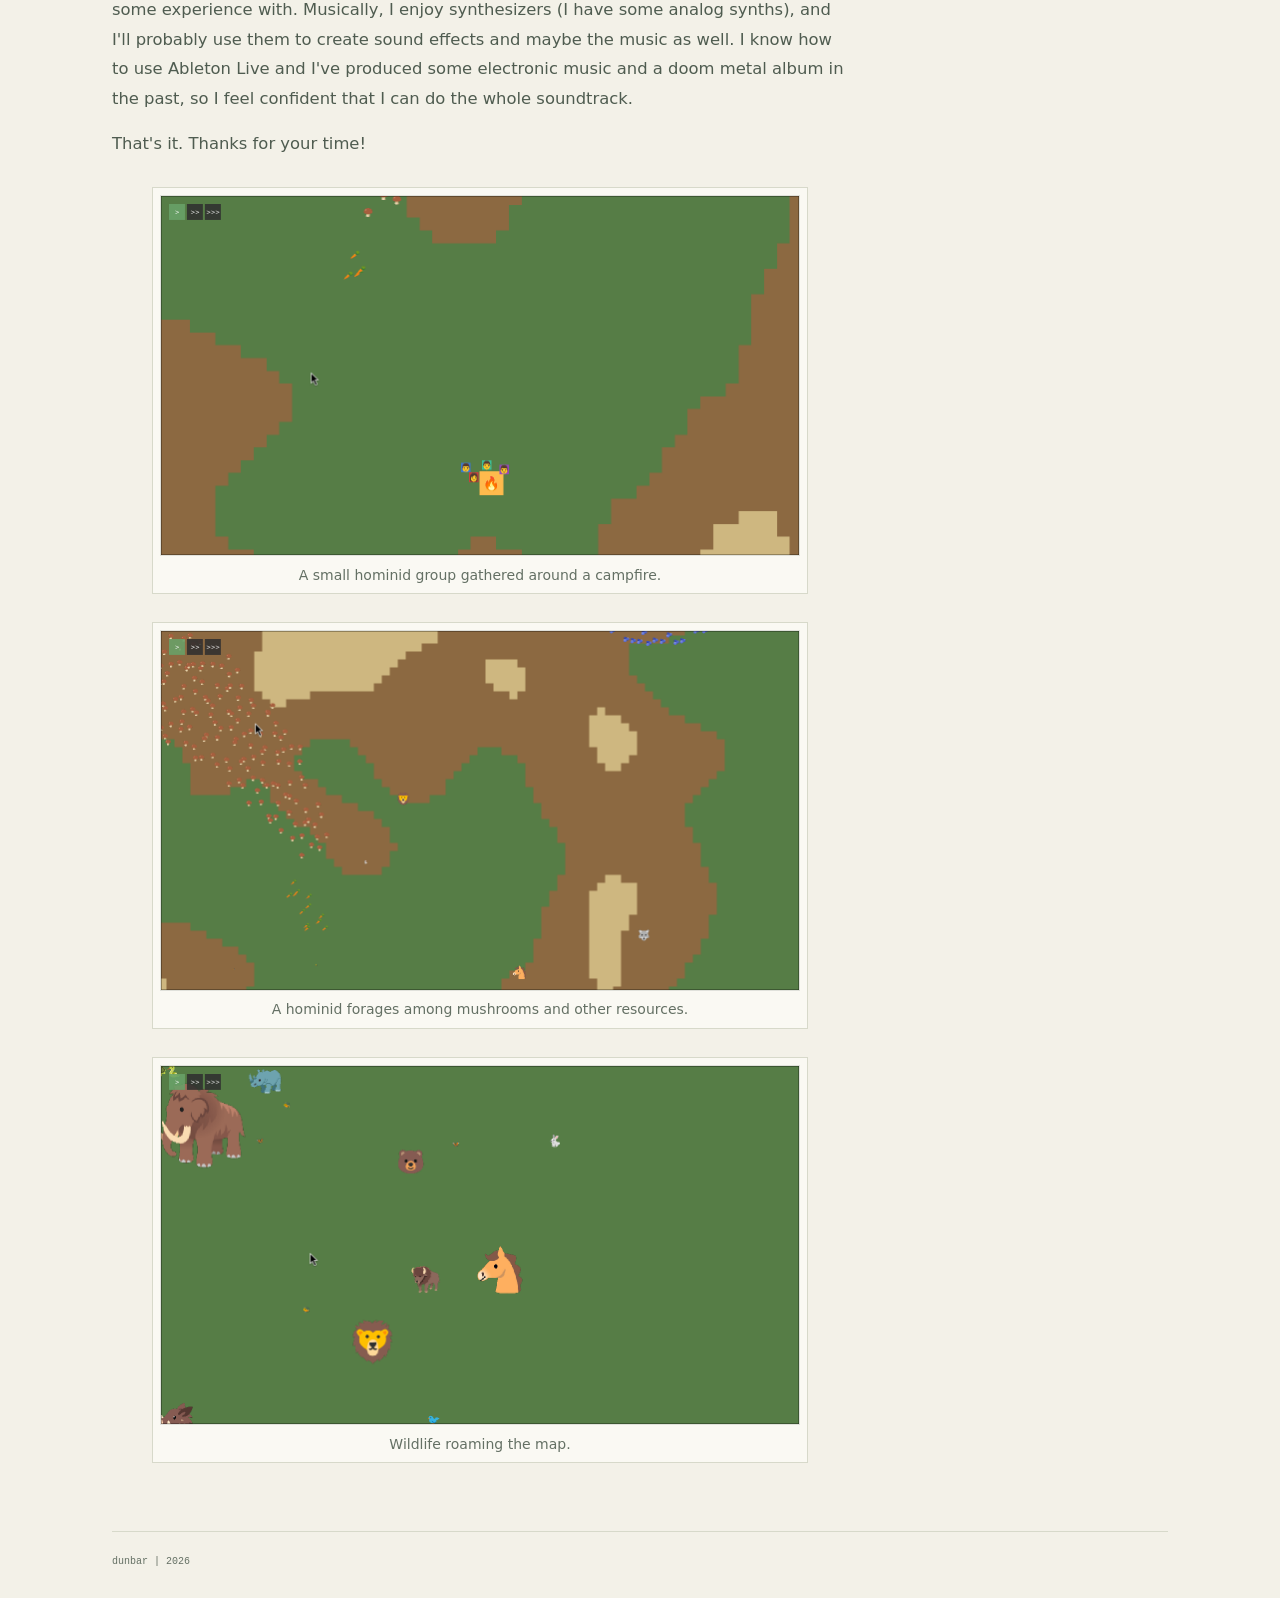
==== commit fd628720: "Better" ====
--- a/2026-10-31/index.html
+++ b/2026-10-31/index.html
@@ -85,7 +85,7 @@
                     because of LLMs, we are entering a new era where games will be massively produced. Also, people
                     can now just copy games completely, which leads to debates about originality and ownership.
                     Logging my progress here is a way to "prove" there's a human here after all, failing, achieving, 
-                    advacing, etc. I hope other people might be interested in this process as well.
+                    and progressing. I hope other people might be interested in this process as well.
                 </p>
 
                 <p>
